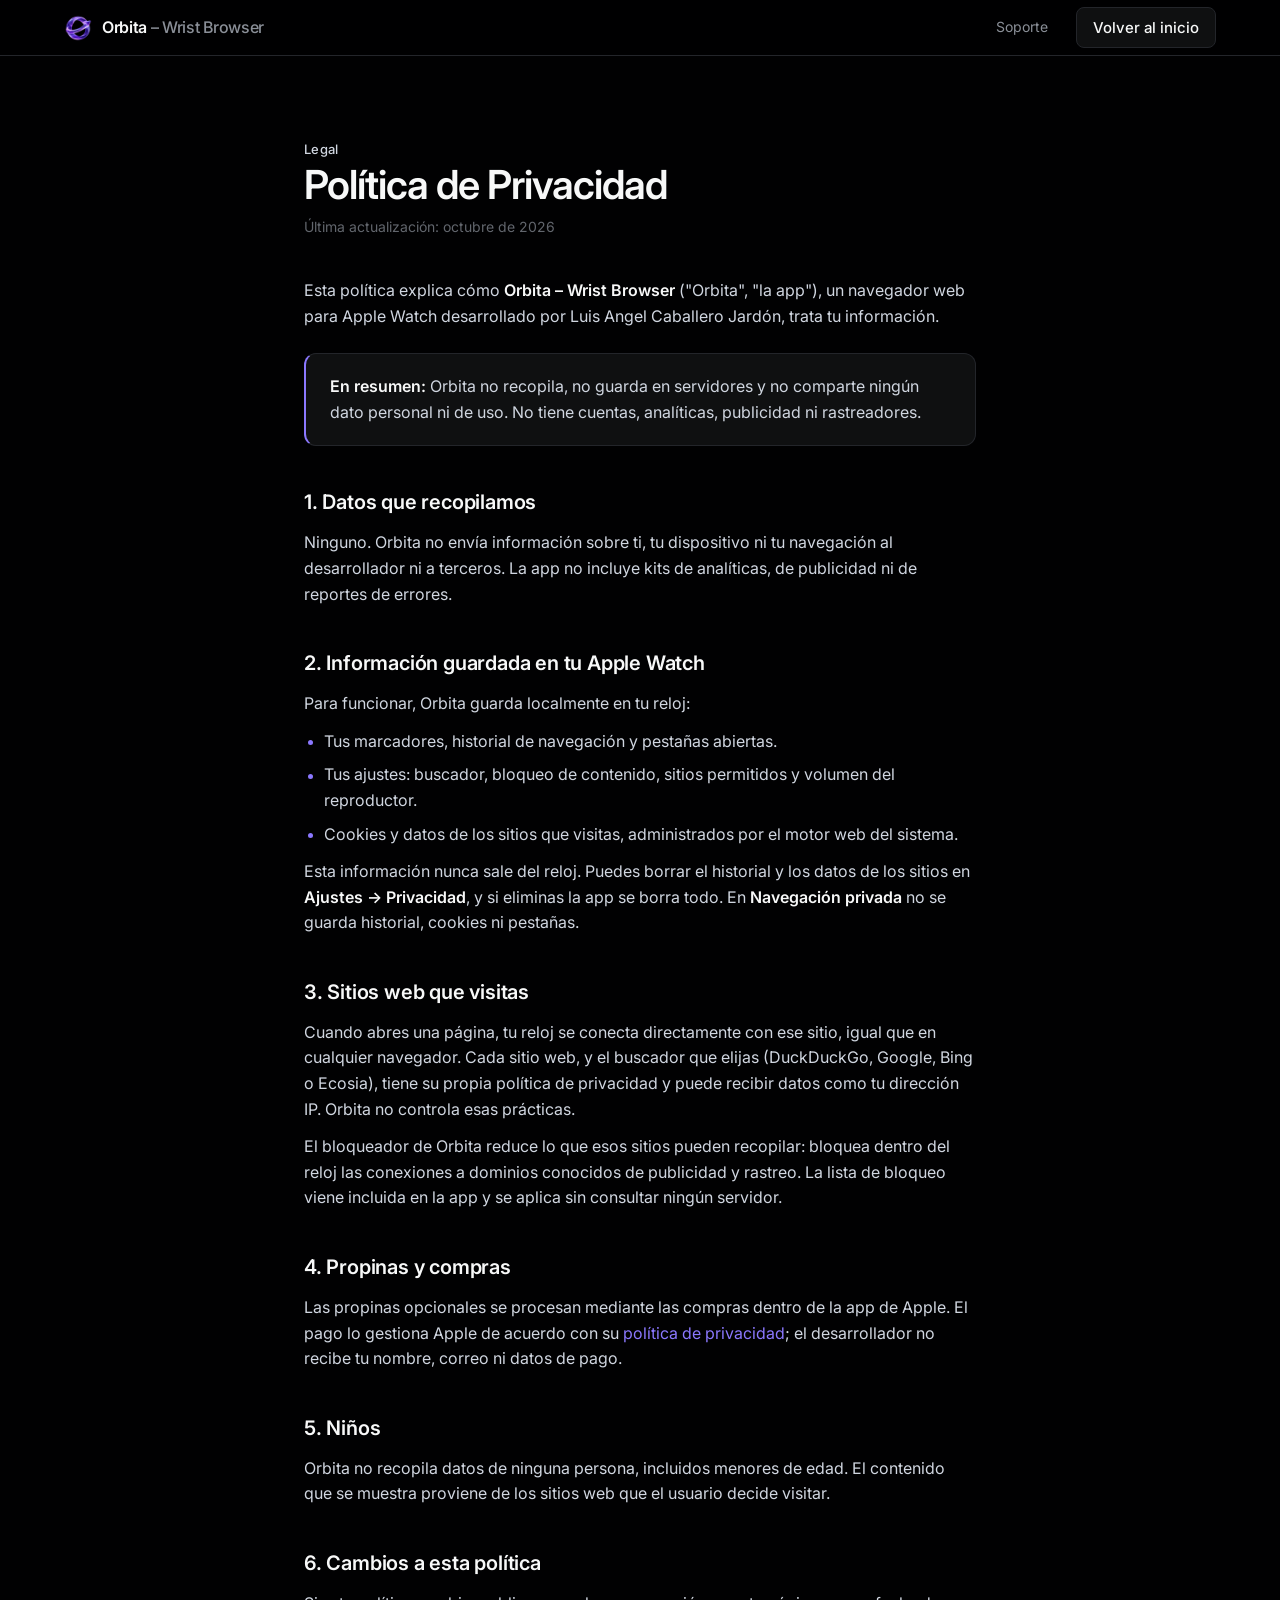
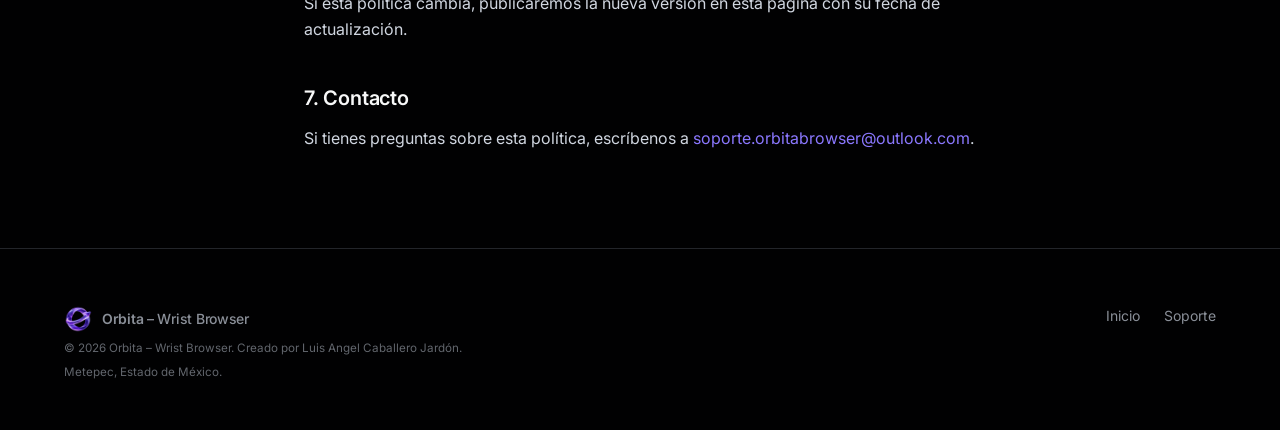
==== privacy.html @ 7ecdeb6d "Sitio de Orbita – Wrist Browser: inicio, privacidad y soporte Co-Authored-By: Claude Opus 5.5 <norep" ====
<!DOCTYPE html>
<html lang="es">
<head>
  <meta charset="UTF-8">
  <meta name="viewport" content="width=device-width, initial-scale=1.0">
  <title>Política de Privacidad | Orbita – Wrist Browser</title>
  <meta name="description" content="Política de privacidad de Orbita – Wrist Browser para Apple Watch.">
  <meta name="theme-color" content="#010102">
  <link rel="icon" type="image/png" href="assets/img/favicon.png">
  <link rel="preconnect" href="https://fonts.googleapis.com">
  <link rel="preconnect" href="https://fonts.gstatic.com" crossorigin>
  <link href="https://fonts.googleapis.com/css2?family=Inter:wght@400;500;600&display=swap" rel="stylesheet">
  <link rel="stylesheet" href="css/styles.css">
</head>
<body>

  <header class="navbar">
    <nav class="container nav-inner" aria-label="Principal">
      <a href="index.html" class="logo">
        <img src="assets/img/icon_512.png" alt="" width="28" height="28">
        <span>Orbita<span class="logo-suffix"> – Wrist Browser</span></span>
      </a>
      <div class="nav-links">
        <a href="support.html">Soporte</a>
        <a href="index.html" class="btn btn-secondary">Volver al inicio</a>
      </div>
    </nav>
  </header>

  <main class="page">
    <article class="container prose rise">
      <p class="eyebrow">Legal</p>
      <h1 class="display-md">Política de Privacidad</h1>
      <p class="updated">Última actualización: octubre de 2026</p>

      <p>Esta política explica cómo <strong>Orbita – Wrist Browser</strong> ("Orbita", "la app"), un navegador web para Apple Watch desarrollado por Luis Angel Caballero Jardón, trata tu información.</p>

      <div class="callout">
        <p><strong>En resumen:</strong> Orbita no recopila, no guarda en servidores y no comparte ningún dato personal ni de uso. No tiene cuentas, analíticas, publicidad ni rastreadores.</p>
      </div>

      <h2>1. Datos que recopilamos</h2>
      <p>Ninguno. Orbita no envía información sobre ti, tu dispositivo ni tu navegación al desarrollador ni a terceros. La app no incluye kits de analíticas, de publicidad ni de reportes de errores.</p>

      <h2>2. Información guardada en tu Apple Watch</h2>
      <p>Para funcionar, Orbita guarda localmente en tu reloj:</p>
      <ul>
        <li>Tus marcadores, historial de navegación y pestañas abiertas.</li>
        <li>Tus ajustes: buscador, bloqueo de contenido, sitios permitidos y volumen del reproductor.</li>
        <li>Cookies y datos de los sitios que visitas, administrados por el motor web del sistema.</li>
      </ul>
      <p>Esta información nunca sale del reloj. Puedes borrar el historial y los datos de los sitios en <strong>Ajustes → Privacidad</strong>, y si eliminas la app se borra todo. En <strong>Navegación privada</strong> no se guarda historial, cookies ni pestañas.</p>

      <h2>3. Sitios web que visitas</h2>
      <p>Cuando abres una página, tu reloj se conecta directamente con ese sitio, igual que en cualquier navegador. Cada sitio web, y el buscador que elijas (DuckDuckGo, Google, Bing o Ecosia), tiene su propia política de privacidad y puede recibir datos como tu dirección IP. Orbita no controla esas prácticas.</p>
      <p>El bloqueador de Orbita reduce lo que esos sitios pueden recopilar: bloquea dentro del reloj las conexiones a dominios conocidos de publicidad y rastreo. La lista de bloqueo viene incluida en la app y se aplica sin consultar ningún servidor.</p>

      <h2>4. Propinas y compras</h2>
      <p>Las propinas opcionales se procesan mediante las compras dentro de la app de Apple. El pago lo gestiona Apple de acuerdo con su <a href="https://www.apple.com/legal/privacy/" target="_blank" rel="noopener noreferrer">política de privacidad</a>; el desarrollador no recibe tu nombre, correo ni datos de pago.</p>

      <h2>5. Niños</h2>
      <p>Orbita no recopila datos de ninguna persona, incluidos menores de edad. El contenido que se muestra proviene de los sitios web que el usuario decide visitar.</p>

      <h2>6. Cambios a esta política</h2>
      <p>Si esta política cambia, publicaremos la nueva versión en esta página con su fecha de actualización.</p>

      <h2>7. Contacto</h2>
      <p>Si tienes preguntas sobre esta política, escríbenos a <a href="mailto:soporte.orbitabrowser@outlook.com">soporte.orbitabrowser@outlook.com</a>.</p>
    </article>
  </main>

  <footer class="footer">
    <div class="container footer-inner">
      <div>
        <div class="logo"><img src="assets/img/icon_512.png" alt="" width="28" height="28"><span>Orbita<span class="logo-suffix"> – Wrist Browser</span></span></div>
        <small>&copy; 2026 Orbita – Wrist Browser. Creado por Luis Angel Caballero Jardón.</small>
        <small>Metepec, Estado de México.</small>
      </div>
      <div class="footer-links">
        <a href="index.html">Inicio</a>
        <a href="support.html">Soporte</a>
      </div>
    </div>
  </footer>

</body>
</html>
---- css/styles.css ----
/* css/styles.css — Orbita – Wrist Browser
 * Design language adapted from the Linear DESIGN.md (awesome-design-md):
 * near-black canvas, a surface ladder with hairline borders, one chromatic
 * accent (Orbita violet), tight negative tracking on display type.
 */

/* --- Tokens --- */
:root {
  --canvas: #010102;
  --surface-1: #0f1011;
  --surface-2: #141516;
  --surface-3: #18191a;
  --hairline: #23252a;
  --hairline-strong: #34343a;

  --ink: #f7f8f8;
  --ink-muted: #d0d6e0;
  --ink-subtle: #8a8f98;
  --ink-tertiary: #62666d;

  --accent: #8b78ff;
  --accent-hover: #a597ff;
  --accent-pressed: #7663f0;
  --accent-ring: rgba(139, 120, 255, 0.5);

  --r-xs: 4px;
  --r-md: 8px;
  --r-lg: 12px;
  --r-xl: 16px;
  --r-pill: 9999px;

  --font: 'Inter', -apple-system, BlinkMacSystemFont, 'SF Pro Display', sans-serif;
  --max-width: 1200px;
  --nav-height: 56px;
  --section: 96px;
}

/* --- Reset & base --- */
*,
*::before,
*::after { margin: 0; padding: 0; box-sizing: border-box; }

html { scroll-behavior: smooth; font-size: 16px; }

body {
  font-family: var(--font);
  background: var(--canvas);
  color: var(--ink);
  line-height: 1.6;
  -webkit-font-smoothing: antialiased;
  overflow-x: hidden;
}

img { max-width: 100%; height: auto; display: block; }
a { color: inherit; text-decoration: none; transition: color 0.2s ease, background-color 0.2s ease, border-color 0.2s ease; }
ul { list-style: none; }

:focus-visible { outline: 2px solid var(--accent-ring); outline-offset: 2px; border-radius: var(--r-md); }

.container { width: 100%; max-width: var(--max-width); margin: 0 auto; padding: 0 24px; }

/* --- Typography --- */
.eyebrow {
  display: inline-block;
  font-size: 0.8125rem;
  font-weight: 500;
  letter-spacing: 0.02em;
  color: var(--ink-subtle);
}

.eyebrow .dot {
  display: inline-block;
  width: 6px;
  height: 6px;
  margin-right: 8px;
  border-radius: var(--r-pill);
  background: var(--accent);
  vertical-align: middle;
}

h1, h2, h3 { font-weight: 600; color: var(--ink); }

.display-xl { font-size: clamp(2.5rem, 7vw, 4.5rem); line-height: 1.05; letter-spacing: -0.04em; }
.display-md { font-size: clamp(1.875rem, 4vw, 2.5rem); line-height: 1.15; letter-spacing: -0.025em; }
.card-title { font-size: 1.125rem; line-height: 1.3; letter-spacing: -0.01em; font-weight: 500; }

.lead { font-size: 1.125rem; color: var(--ink-subtle); max-width: 560px; }
.muted { color: var(--ink-subtle); }

/* --- Buttons (8px corners, never pills) --- */
.btn {
  display: inline-flex;
  align-items: center;
  gap: 8px;
  padding: 9px 16px;
  border-radius: var(--r-md);
  font-size: 0.9375rem;
  font-weight: 500;
  line-height: 1.4;
  border: 1px solid transparent;
  cursor: pointer;
}

.btn-primary { background: var(--accent); color: #fff; }
.btn-primary:hover { background: var(--accent-hover); }
.btn-primary:active { background: var(--accent-pressed); }

.btn-secondary { background: var(--surface-1); color: var(--ink); border-color: var(--hairline); }
.btn-secondary:hover { background: var(--surface-2); border-color: var(--hairline-strong); }

.btn[aria-disabled="true"] { cursor: default; }

.badge {
  display: inline-block;
  padding: 2px 8px;
  border-radius: var(--r-pill);
  background: var(--surface-2);
  border: 1px solid var(--hairline);
  color: var(--ink-muted);
  font-size: 0.75rem;
  font-weight: 500;
}

/* --- Navbar --- */
.navbar {
  position: sticky;
  top: 0;
  z-index: 100;
  height: var(--nav-height);
  background: rgba(1, 1, 2, 0.8);
  backdrop-filter: saturate(180%) blur(16px);
  -webkit-backdrop-filter: saturate(180%) blur(16px);
  border-bottom: 1px solid var(--hairline);
}

.nav-inner { height: 100%; display: flex; align-items: center; justify-content: space-between; gap: 16px; }

.logo { display: flex; align-items: center; gap: 10px; font-weight: 600; letter-spacing: -0.02em; white-space: nowrap; }
.logo img { width: 28px; height: 28px; }
.logo-suffix { color: var(--ink-subtle); font-weight: 500; }

.nav-links { display: flex; align-items: center; gap: 28px; font-size: 0.875rem; color: var(--ink-subtle); }
.nav-links a:hover { color: var(--ink); }

/* --- Hero --- */
.hero { padding: 112px 0 64px; text-align: center; }
.hero .eyebrow { margin-bottom: 24px; }
.hero h1 { max-width: 820px; margin: 0 auto 20px; }
.hero .lead { margin: 0 auto 36px; }

.hero-icon {
  width: 112px;
  height: 112px;
  margin: 0 auto 32px;
  filter: drop-shadow(0 0 32px rgba(139, 120, 255, 0.28));
}

.hero-actions { display: flex; justify-content: center; flex-wrap: wrap; gap: 12px; }

/* --- Watch screenshots --- */
.gallery { padding: 32px 0 var(--section); }

.gallery-panel {
  background: var(--surface-1);
  border: 1px solid var(--hairline);
  border-radius: var(--r-xl);
  padding: 40px 24px;
  box-shadow: inset 0 1px 0 rgba(255, 255, 255, 0.04);
}

.watch-row {
  display: grid;
  grid-template-columns: repeat(3, minmax(0, 220px));
  justify-content: center;
  gap: 32px;
}

.watch {
  text-align: center;
}

.watch-frame {
  padding: 10px;
  background: #000;
  border: 1px solid var(--hairline-strong);
  border-radius: 48px;
  box-shadow: 0 0 0 6px var(--surface-3);
}

.watch-frame img { border-radius: 38px; width: 100%; }

.watch figcaption { margin-top: 16px; font-size: 0.875rem; color: var(--ink-subtle); }

/* --- Sections --- */
.section { padding: var(--section) 0; border-top: 1px solid var(--hairline); }
.section-head { margin-bottom: 48px; max-width: 640px; }
.section-head .eyebrow { margin-bottom: 12px; }
.section-head h2 { margin-bottom: 12px; }

/* --- Feature cards --- */
.features-grid { display: grid; grid-template-columns: repeat(3, 1fr); gap: 16px; }

.feature-card {
  background: var(--surface-1);
  border: 1px solid var(--hairline);
  border-radius: var(--r-lg);
  padding: 24px;
  box-shadow: inset 0 1px 0 rgba(255, 255, 255, 0.03);
  transition: background-color 0.2s ease, border-color 0.2s ease;
}

.feature-card:hover { background: var(--surface-2); border-color: var(--hairline-strong); }

.feature-icon {
  width: 36px;
  height: 36px;
  margin-bottom: 20px;
  display: grid;
  place-items: center;
  border-radius: var(--r-md);
  background: var(--surface-3);
  border: 1px solid var(--hairline);
  color: var(--accent);
}

.feature-icon svg { width: 18px; height: 18px; }
.feature-card h3 { margin-bottom: 8px; }
.feature-card p { font-size: 0.9375rem; color: var(--ink-subtle); }

/* --- Split (text + screenshot) --- */
.split { display: grid; grid-template-columns: 1.1fr 0.9fr; gap: 64px; align-items: center; }
.split .watch { max-width: 240px; justify-self: center; }

.checklist { margin-top: 28px; display: grid; gap: 14px; }
.checklist li { display: flex; gap: 12px; color: var(--ink-muted); font-size: 0.9375rem; }
.checklist li::before {
  content: "";
  flex: none;
  width: 18px;
  height: 18px;
  margin-top: 3px;
  border-radius: var(--r-xs);
  background: var(--surface-3) url("data:image/svg+xml,%3Csvg xmlns='http://www.w3.org/2000/svg' viewBox='0 0 16 16' fill='none' stroke='%238b78ff' stroke-width='2' stroke-linecap='round' stroke-linejoin='round'%3E%3Cpath d='M3.5 8.5l3 3 6-7'/%3E%3C/svg%3E") center / 12px no-repeat;
  border: 1px solid var(--hairline);
}

/* --- CTA banner --- */
.cta-banner {
  background: var(--surface-1);
  border: 1px solid var(--hairline);
  border-radius: var(--r-lg);
  padding: 48px;
  display: flex;
  align-items: center;
  justify-content: space-between;
  gap: 32px;
  box-shadow: inset 0 1px 0 rgba(255, 255, 255, 0.04);
}

.cta-banner .cta-title { margin-top: 16px; }
.cta-row { margin-top: 28px; }

.cta-banner h2 { font-size: 1.75rem; letter-spacing: -0.02em; line-height: 1.2; margin-bottom: 8px; }
.cta-banner p { color: var(--ink-subtle); max-width: 520px; }

/* --- Legal / support pages --- */
.page { padding: 80px 0 var(--section); }
.prose { max-width: 720px; margin: 0 auto; }
.prose h1 { margin-bottom: 8px; }
.prose .updated { color: var(--ink-tertiary); font-size: 0.875rem; margin-bottom: 40px; }
.prose h2 { font-size: 1.25rem; letter-spacing: -0.01em; margin: 40px 0 12px; }
.prose p, .prose li { color: var(--ink-muted); }
.prose p + p { margin-top: 12px; }
.prose ul { margin: 12px 0; display: grid; gap: 8px; }
.prose ul li { padding-left: 20px; position: relative; }
.prose ul li::before { content: ""; position: absolute; left: 4px; top: 0.7em; width: 5px; height: 5px; border-radius: 50%; background: var(--accent); }
.prose a { color: var(--accent); }
.prose a:hover { color: var(--accent-hover); }
.prose strong { color: var(--ink); font-weight: 600; }

.callout {
  margin: 24px 0;
  padding: 20px 24px;
  background: var(--surface-1);
  border: 1px solid var(--hairline);
  border-left: 2px solid var(--accent);
  border-radius: var(--r-lg);
}

.faq { margin-top: 16px; display: grid; gap: 12px; }

.faq details {
  background: var(--surface-1);
  border: 1px solid var(--hairline);
  border-radius: var(--r-lg);
  padding: 18px 22px;
}

.faq details[open] { background: var(--surface-2); border-color: var(--hairline-strong); }

.faq summary {
  cursor: pointer;
  list-style: none;
  font-weight: 500;
  color: var(--ink);
  display: flex;
  justify-content: space-between;
  gap: 16px;
}

.faq summary::-webkit-details-marker { display: none; }
.faq summary::after { content: "+"; color: var(--ink-subtle); font-weight: 400; }
.faq details[open] summary::after { content: "–"; }
.faq details p { margin-top: 12px; }

/* --- Footer --- */
.footer { border-top: 1px solid var(--hairline); padding: 56px 0 48px; font-size: 0.875rem; color: var(--ink-subtle); }
.footer-inner { display: flex; justify-content: space-between; align-items: flex-start; gap: 32px; flex-wrap: wrap; }
.footer-links { display: flex; gap: 24px; }
.footer-links a:hover { color: var(--ink); }
.footer small { display: block; color: var(--ink-tertiary); margin-top: 6px; }

/* --- Entrance animation (CSS only) --- */
@keyframes rise {
  from { opacity: 0; transform: translateY(16px); }
  to { opacity: 1; transform: none; }
}

.rise { animation: rise 0.7s cubic-bezier(0.2, 0.7, 0.2, 1) both; }
.rise-2 { animation-delay: 0.1s; }
.rise-3 { animation-delay: 0.2s; }
.rise-4 { animation-delay: 0.3s; }

@media (prefers-reduced-motion: reduce) {
  html { scroll-behavior: auto; }
  .rise { animation: none; }
}

/* --- Responsive --- */
@media (max-width: 960px) {
  .features-grid { grid-template-columns: repeat(2, 1fr); }
  .split { grid-template-columns: 1fr; gap: 48px; }
  .cta-banner { flex-direction: column; align-items: flex-start; padding: 32px; }
}

@media (max-width: 720px) {
  :root { --section: 64px; }
  .nav-links .hide-sm,
  .navbar .logo-suffix { display: none; }
  .nav-links { gap: 16px; }
  .nav-links .btn { padding: 7px 12px; font-size: 0.875rem; }
  .hero { padding: 72px 0 40px; }
  .watch-row { grid-template-columns: repeat(3, minmax(0, 1fr)); gap: 12px; }
  .watch-frame { padding: 5px; border-radius: 26px; box-shadow: 0 0 0 3px var(--surface-3); }
  .watch-frame img { border-radius: 21px; }
  .gallery-panel { padding: 24px 12px; }
  .features-grid { grid-template-columns: 1fr; }
}

@media (max-width: 420px) {
  .watch-row { grid-template-columns: repeat(2, minmax(0, 1fr)); }
  .watch-row .watch:last-child { display: none; }
}
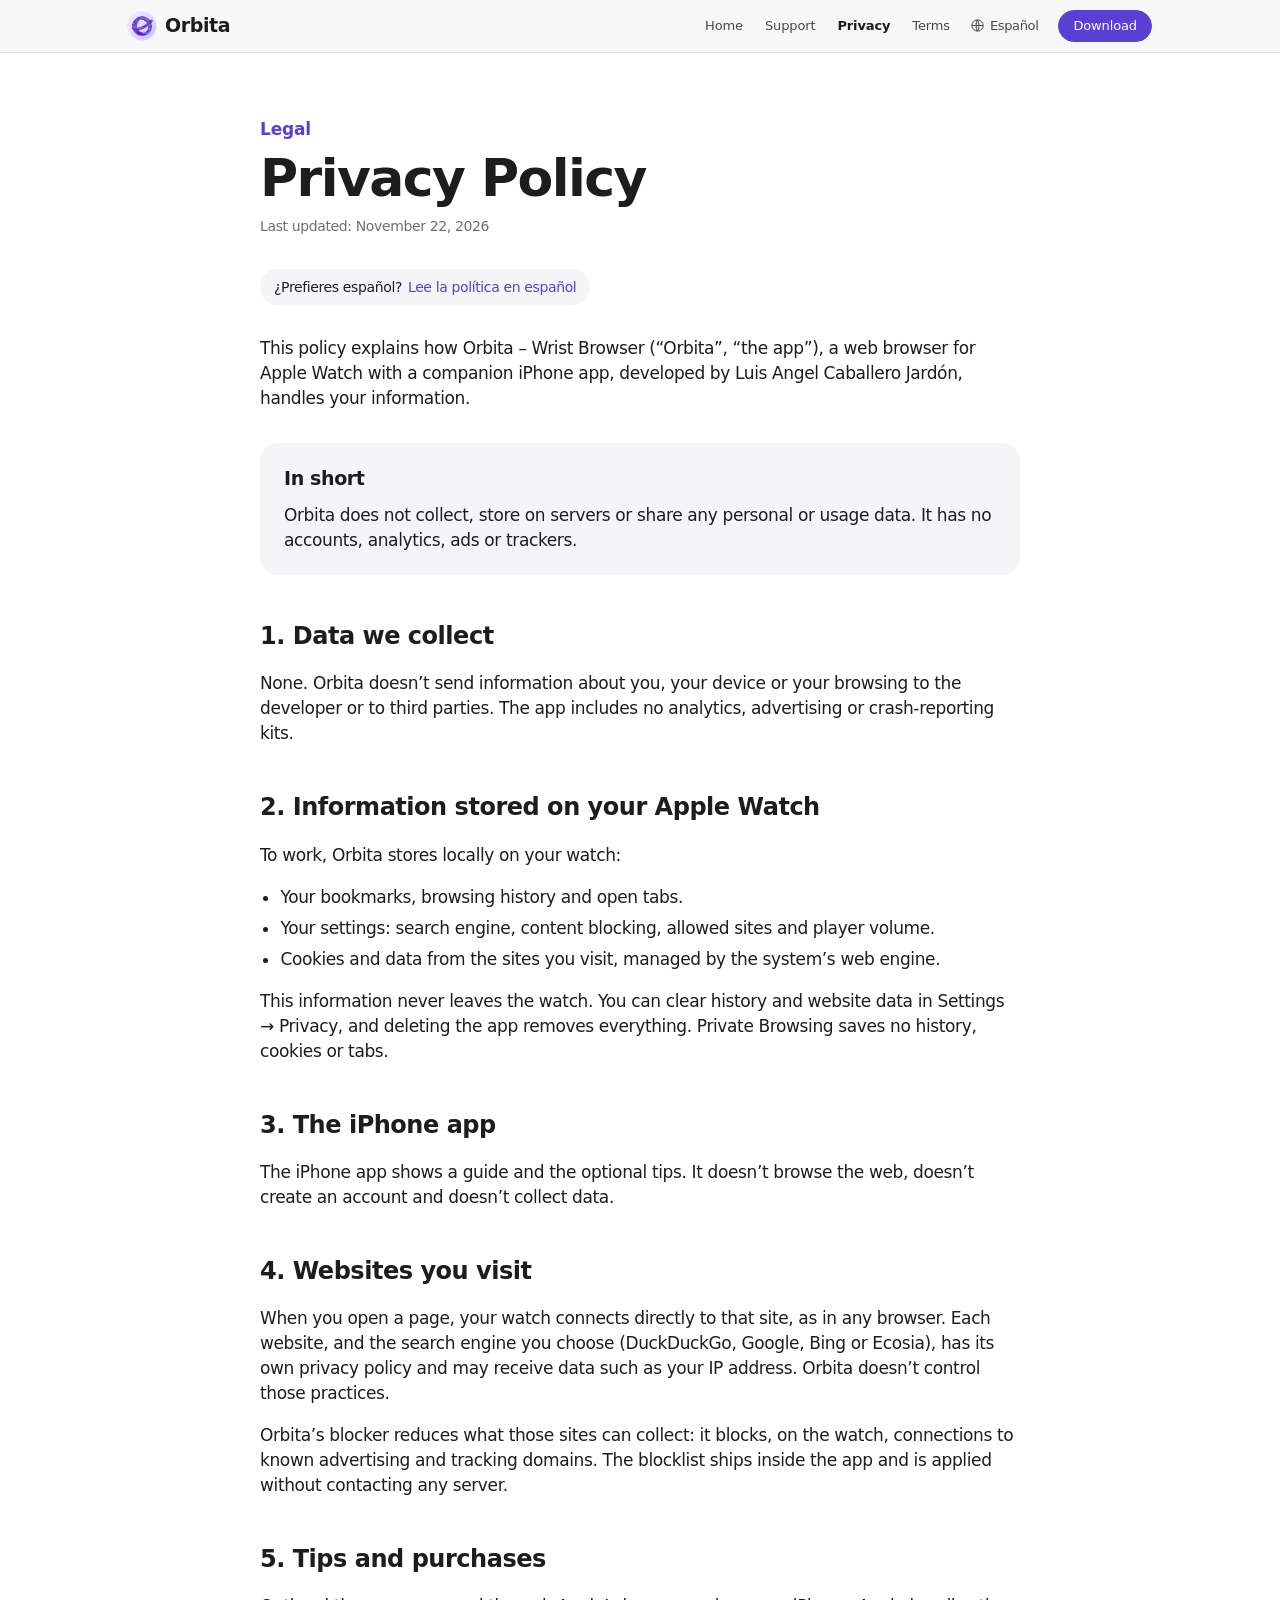
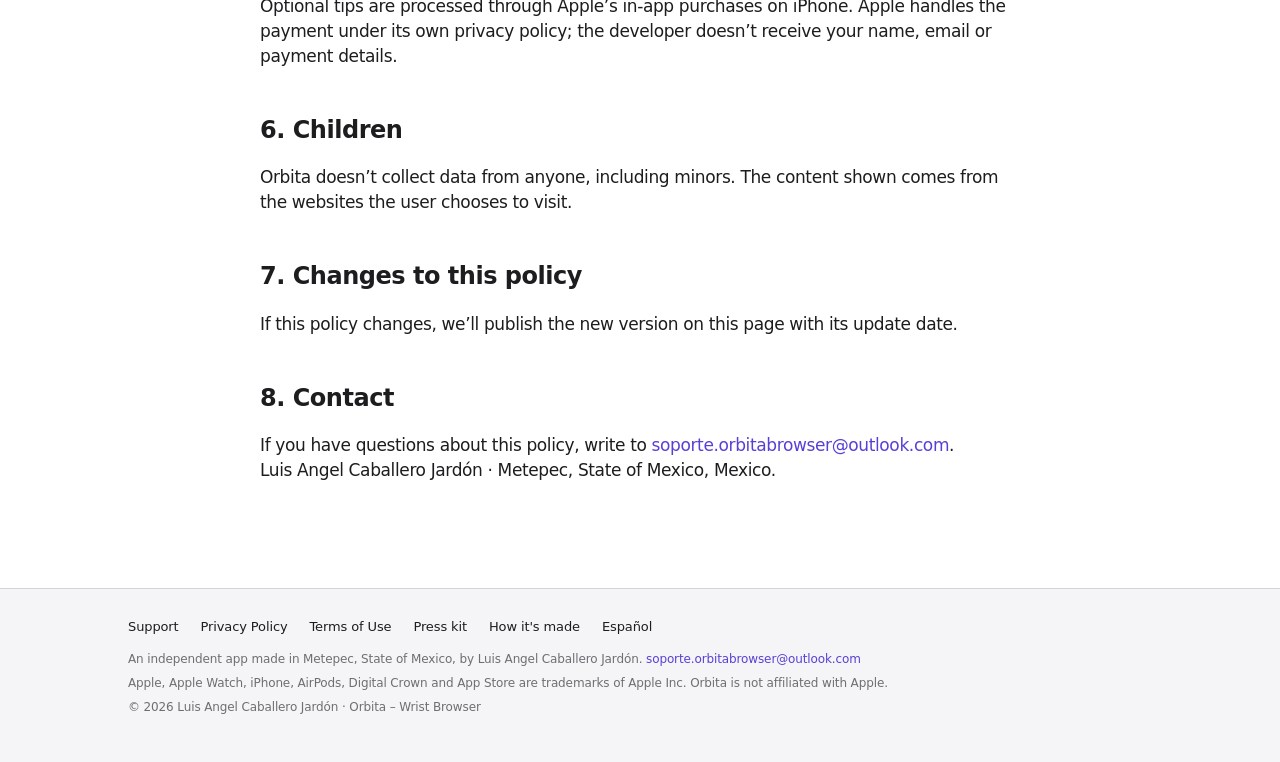
==== commit 8ba5310f: "Rediseño estilo Apple/Versa: EN en raíz + /es/, Apple Watch Ultra e iPhone en CSS, icono lavanda, le" ====
--- a/privacy.html
+++ b/privacy.html
@@ -1,87 +1,111 @@
 <!DOCTYPE html>
-<html lang="es">
+<html lang="en">
 <head>
-  <meta charset="UTF-8">
-  <meta name="viewport" content="width=device-width, initial-scale=1.0">
-  <title>Política de Privacidad | Orbita – Wrist Browser</title>
-  <meta name="description" content="Política de privacidad de Orbita – Wrist Browser para Apple Watch.">
-  <meta name="theme-color" content="#010102">
-  <link rel="icon" type="image/png" href="assets/img/favicon.png">
-  <link rel="preconnect" href="https://fonts.googleapis.com">
-  <link rel="preconnect" href="https://fonts.gstatic.com" crossorigin>
-  <link href="https://fonts.googleapis.com/css2?family=Inter:wght@400;500;600&display=swap" rel="stylesheet">
+  <meta charset="utf-8">
+  <meta name="viewport" content="width=device-width, initial-scale=1, viewport-fit=cover">
+  <meta name="color-scheme" content="light dark">
+  <title>Privacy Policy · Orbita – Wrist Browser</title>
+  <meta name="description" content="Orbita – Wrist Browser collects no personal or usage data. No accounts, analytics, ads or trackers.">
+  <meta name="theme-color" content="#efeaff" media="(prefers-color-scheme: light)">
+  <meta name="theme-color" content="#000000" media="(prefers-color-scheme: dark)">
+  <link rel="canonical" href="https://llcaballeroll.github.io/orbita_browser_web/privacy.html">
+  <link rel="alternate" hreflang="en" href="https://llcaballeroll.github.io/orbita_browser_web/privacy.html">
+  <link rel="alternate" hreflang="es" href="https://llcaballeroll.github.io/orbita_browser_web/es/privacy.html">
+  <link rel="alternate" hreflang="x-default" href="https://llcaballeroll.github.io/orbita_browser_web/privacy.html">
+
+  <meta property="og:type" content="website">
+  <meta property="og:site_name" content="Orbita – Wrist Browser">
+  <meta property="og:locale" content="en_US">
+  <meta property="og:title" content="Privacy Policy · Orbita – Wrist Browser">
+  <meta property="og:description" content="Orbita – Wrist Browser collects no personal or usage data. No accounts, analytics, ads or trackers.">
+  <meta property="og:url" content="https://llcaballeroll.github.io/orbita_browser_web/privacy.html">
+  <meta property="og:image" content="https://llcaballeroll.github.io/orbita_browser_web/assets/img/og-image.jpg">
+  <meta property="og:image:width" content="1200">
+  <meta property="og:image:height" content="630">
+  <meta name="twitter:card" content="summary_large_image">
+  <meta name="apple-itunes-app" content="app-id=6825872586">
+
+  <link rel="icon" type="image/png" sizes="32x32" href="assets/img/favicon-32.png">
+  <link rel="icon" type="image/png" sizes="192x192" href="assets/img/icon-192.png">
+  <link rel="apple-touch-icon" href="assets/img/apple-touch-icon.png">
   <link rel="stylesheet" href="css/styles.css">
 </head>
 <body>
+  <a class="skip-link" href="#main">Skip to content</a>
 
-  <header class="navbar">
-    <nav class="container nav-inner" aria-label="Principal">
-      <a href="index.html" class="logo">
-        <img src="assets/img/icon_512.png" alt="" width="28" height="28">
-        <span>Orbita<span class="logo-suffix"> – Wrist Browser</span></span>
-      </a>
+  <header class="nav">
+    <nav class="wrap nav-inner" aria-label="Main">
+      <a class="brand" href="./"><img src="assets/img/icon-192.png" alt="" width="28" height="28">Orbita</a>
       <div class="nav-links">
-        <a href="support.html">Soporte</a>
-        <a href="index.html" class="btn btn-secondary">Volver al inicio</a>
+        <a href="./">Home</a>
+        <a href="support.html">Support</a>
+        <a href="privacy.html" aria-current="page">Privacy</a>
+        <a href="terms.html">Terms</a>
       </div>
+      <a class="lang" href="es/privacy.html" hreflang="es" lang="es"><svg viewBox="0 0 24 24" aria-hidden="true"><circle cx="12" cy="12" r="9"/><path d="M3 12h18M12 3c3 3 3 15 0 18M12 3c-3 3-3 15 0 18"/></svg><span>Español</span></a>
+      <a class="btn" href="https://apps.apple.com/us/app/orbita-wrist-browser/id6825872586" target="_blank" rel="noopener">Download</a>
     </nav>
   </header>
 
-  <main class="page">
-    <article class="container prose rise">
+  <main id="main" class="doc">
+    <div class="wrap">
       <p class="eyebrow">Legal</p>
-      <h1 class="display-md">Política de Privacidad</h1>
-      <p class="updated">Última actualización: octubre de 2026</p>
-
-      <p>Esta política explica cómo <strong>Orbita – Wrist Browser</strong> ("Orbita", "la app"), un navegador web para Apple Watch desarrollado por Luis Angel Caballero Jardón, trata tu información.</p>
-
-      <div class="callout">
-        <p><strong>En resumen:</strong> Orbita no recopila, no guarda en servidores y no comparte ningún dato personal ni de uso. No tiene cuentas, analíticas, publicidad ni rastreadores.</p>
+      <h1>Privacy Policy</h1>
+      <p class="updated">Last updated: November 22, 2026</p>
+      <p class="notice" lang="es">¿Prefieres español? <a href="es/privacy.html" hreflang="es">Lee la política en español</a></p>
+      <p>This policy explains how Orbita – Wrist Browser (“Orbita”, “the app”), a web browser for Apple Watch with a companion iPhone app, developed by Luis Angel Caballero Jardón, handles your information.</p>
+      <div class="summary">
+        <h2>In short</h2>
+        <p style="margin:0">Orbita does not collect, store on servers or share any personal or usage data. It has no accounts, analytics, ads or trackers.</p>
       </div>
 
-      <h2>1. Datos que recopilamos</h2>
-      <p>Ninguno. Orbita no envía información sobre ti, tu dispositivo ni tu navegación al desarrollador ni a terceros. La app no incluye kits de analíticas, de publicidad ni de reportes de errores.</p>
+      <h2 id="collect">1. Data we collect</h2>
+      <p>None. Orbita doesn’t send information about you, your device or your browsing to the developer or to third parties. The app includes no analytics, advertising or crash-reporting kits.</p>
 
-      <h2>2. Información guardada en tu Apple Watch</h2>
-      <p>Para funcionar, Orbita guarda localmente en tu reloj:</p>
+      <h2 id="watch">2. Information stored on your Apple Watch</h2>
+      <p>To work, Orbita stores locally on your watch:</p>
       <ul>
-        <li>Tus marcadores, historial de navegación y pestañas abiertas.</li>
-        <li>Tus ajustes: buscador, bloqueo de contenido, sitios permitidos y volumen del reproductor.</li>
-        <li>Cookies y datos de los sitios que visitas, administrados por el motor web del sistema.</li>
+        <li>Your bookmarks, browsing history and open tabs.</li>
+        <li>Your settings: search engine, content blocking, allowed sites and player volume.</li>
+        <li>Cookies and data from the sites you visit, managed by the system’s web engine.</li>
       </ul>
-      <p>Esta información nunca sale del reloj. Puedes borrar el historial y los datos de los sitios en <strong>Ajustes → Privacidad</strong>, y si eliminas la app se borra todo. En <strong>Navegación privada</strong> no se guarda historial, cookies ni pestañas.</p>
+      <p>This information never leaves the watch. You can clear history and website data in Settings → Privacy, and deleting the app removes everything. Private Browsing saves no history, cookies or tabs.</p>
 
-      <h2>3. Sitios web que visitas</h2>
-      <p>Cuando abres una página, tu reloj se conecta directamente con ese sitio, igual que en cualquier navegador. Cada sitio web, y el buscador que elijas (DuckDuckGo, Google, Bing o Ecosia), tiene su propia política de privacidad y puede recibir datos como tu dirección IP. Orbita no controla esas prácticas.</p>
-      <p>El bloqueador de Orbita reduce lo que esos sitios pueden recopilar: bloquea dentro del reloj las conexiones a dominios conocidos de publicidad y rastreo. La lista de bloqueo viene incluida en la app y se aplica sin consultar ningún servidor.</p>
+      <h2 id="iphone">3. The iPhone app</h2>
+      <p>The iPhone app shows a guide and the optional tips. It doesn’t browse the web, doesn’t create an account and doesn’t collect data.</p>
 
-      <h2>4. Propinas y compras</h2>
-      <p>Las propinas opcionales se procesan mediante las compras dentro de la app de Apple. El pago lo gestiona Apple de acuerdo con su <a href="https://www.apple.com/legal/privacy/" target="_blank" rel="noopener noreferrer">política de privacidad</a>; el desarrollador no recibe tu nombre, correo ni datos de pago.</p>
+      <h2 id="sites">4. Websites you visit</h2>
+      <p>When you open a page, your watch connects directly to that site, as in any browser. Each website, and the search engine you choose (DuckDuckGo, Google, Bing or Ecosia), has its own privacy policy and may receive data such as your IP address. Orbita doesn’t control those practices.</p>
+      <p>Orbita’s blocker reduces what those sites can collect: it blocks, on the watch, connections to known advertising and tracking domains. The blocklist ships inside the app and is applied without contacting any server.</p>
 
-      <h2>5. Niños</h2>
-      <p>Orbita no recopila datos de ninguna persona, incluidos menores de edad. El contenido que se muestra proviene de los sitios web que el usuario decide visitar.</p>
+      <h2 id="tips">5. Tips and purchases</h2>
+      <p>Optional tips are processed through Apple’s in-app purchases on iPhone. Apple handles the payment under its own privacy policy; the developer doesn’t receive your name, email or payment details.</p>
 
-      <h2>6. Cambios a esta política</h2>
-      <p>Si esta política cambia, publicaremos la nueva versión en esta página con su fecha de actualización.</p>
+      <h2 id="children">6. Children</h2>
+      <p>Orbita doesn’t collect data from anyone, including minors. The content shown comes from the websites the user chooses to visit.</p>
 
-      <h2>7. Contacto</h2>
-      <p>Si tienes preguntas sobre esta política, escríbenos a <a href="mailto:soporte.orbitabrowser@outlook.com">soporte.orbitabrowser@outlook.com</a>.</p>
-    </article>
+      <h2 id="changes">7. Changes to this policy</h2>
+      <p>If this policy changes, we’ll publish the new version on this page with its update date.</p>
+
+      <h2 id="contact">8. Contact</h2>
+      <p>If you have questions about this policy, write to <a href="mailto:soporte.orbitabrowser@outlook.com">soporte.orbitabrowser@outlook.com</a>.<br>Luis Angel Caballero Jardón · Metepec, State of Mexico, Mexico.</p>
+    </div>
   </main>
 
   <footer class="footer">
-    <div class="container footer-inner">
-      <div>
-        <div class="logo"><img src="assets/img/icon_512.png" alt="" width="28" height="28"><span>Orbita<span class="logo-suffix"> – Wrist Browser</span></span></div>
-        <small>&copy; 2026 Orbita – Wrist Browser. Creado por Luis Angel Caballero Jardón.</small>
-        <small>Metepec, Estado de México.</small>
+    <div class="wrap">
+      <div class="footer-links">
+        <a href="support.html">Support</a>
+        <a href="privacy.html">Privacy Policy</a>
+        <a href="terms.html">Terms of Use</a>
+        <a href="presskit.html">Press kit</a>
+        <a href="technical.html">How it's made</a>
+        <a href="es/privacy.html" hreflang="es" lang="es">Español</a>
       </div>
-      <div class="footer-links">
-        <a href="index.html">Inicio</a>
-        <a href="support.html">Soporte</a>
-      </div>
+      <p>An independent app made in Metepec, State of Mexico, by Luis Angel Caballero Jardón. <a href="mailto:soporte.orbitabrowser@outlook.com">soporte.orbitabrowser@outlook.com</a></p>
+      <p>Apple, Apple Watch, iPhone, AirPods, Digital Crown and App Store are trademarks of Apple Inc. Orbita is not affiliated with Apple.</p>
+      <p>© 2026 Luis Angel Caballero Jardón · Orbita – Wrist Browser</p>
     </div>
   </footer>
-
 </body>
 </html>
--- a/css/styles.css
+++ b/css/styles.css
@@ -1,363 +1,406 @@
-/* css/styles.css — Orbita – Wrist Browser
- * Design language adapted from the Linear DESIGN.md (awesome-design-md):
- * near-black canvas, a surface ladder with hairline borders, one chromatic
- * accent (Orbita violet), tight negative tracking on display type.
- */
-
-/* --- Tokens --- */
+/* Orbita – Wrist Browser · sitio web
+   Chasis inspirado en apple.com (como Versa): mosaicos a todo lo ancho que alternan
+   claro y oscuro, tipografía del sistema con tracking negativo en titulares y un solo
+   color de acción: el violeta del icono. El reloj y el iPhone se dibujan en CSS;
+   las capturas van crudas dentro. */
+
 :root {
-  --canvas: #010102;
-  --surface-1: #0f1011;
-  --surface-2: #141516;
-  --surface-3: #18191a;
-  --hairline: #23252a;
-  --hairline-strong: #34343a;
-
-  --ink: #f7f8f8;
-  --ink-muted: #d0d6e0;
-  --ink-subtle: #8a8f98;
-  --ink-tertiary: #62666d;
-
-  --accent: #8b78ff;
-  --accent-hover: #a597ff;
-  --accent-pressed: #7663f0;
-  --accent-ring: rgba(139, 120, 255, 0.5);
-
-  --r-xs: 4px;
-  --r-md: 8px;
-  --r-lg: 12px;
-  --r-xl: 16px;
-  --r-pill: 9999px;
-
-  --font: 'Inter', -apple-system, BlinkMacSystemFont, 'SF Pro Display', sans-serif;
-  --max-width: 1200px;
-  --nav-height: 56px;
-  --section: 96px;
-}
-
-/* --- Reset & base --- */
-*,
-*::before,
-*::after { margin: 0; padding: 0; box-sizing: border-box; }
-
-html { scroll-behavior: smooth; font-size: 16px; }
+  color-scheme: light dark;
+
+  /* Tonos crudos */
+  --white: #ffffff;
+  --parchment: #f5f5f7;
+  --lavender: #efeaff;       /* fondo del icono */
+  --lavender-2: #e2d9ff;
+  --ink: #1d1d1f;
+  --ink-muted: #6e6e73;      /* 4.9:1 sobre blanco */
+  --hairline: #d2d2d7;
+  --black: #000000;
+  --tile: #161617;
+  --night: #0d0b1a;          /* noche violeta para mosaicos oscuros */
+  --on-dark: #f5f5f7;
+  --on-dark-muted: #a1a1a6;  /* 7.6:1 sobre negro */
+  --violet-light: #5a3fd6;   /* 6.6:1 sobre blanco, 5.6:1 sobre lavanda */
+  --violet-dark: #a597ff;    /* 8.2:1 sobre negro (el #8b78ff de la app, aclarado para texto) */
+
+  /* Superficies de la página (cambian con el tema del sistema) */
+  --bg: var(--white);
+  --bg-alt: var(--parchment);
+  --text: var(--ink);
+  --text-muted: var(--ink-muted);
+  --accent: var(--violet-light);
+  --line: var(--hairline);
+  --nav-bg: rgb(245 245 247 / 0.8);
+  --hero-a: var(--lavender);
+  --hero-b: var(--lavender-2);
+
+  /* Titanio del reloj y del iPhone */
+  --ti-1: #e9e6e1;
+  --ti-2: #a9a59f;
+  --ti-3: #6f6c68;
+  --band: #a89cf0;          /* correa lavanda, como el icono */
+
+  @media (prefers-color-scheme: dark) {
+    --bg: var(--black);
+    --bg-alt: var(--tile);
+    --text: var(--on-dark);
+    --text-muted: var(--on-dark-muted);
+    --accent: var(--violet-dark);
+    --line: #424245;
+    --nav-bg: rgb(22 22 23 / 0.8);
+    --hero-a: #0f0c22;
+    --hero-b: #1c1540;
+    /* titanio negro */
+    --ti-1: #5a5856;
+    --ti-2: #2f2e2d;
+    --ti-3: #161616;
+    --band: #2d2a3d;
+  }
+
+  --font: system-ui, -apple-system, BlinkMacSystemFont, "SF Pro Text", "Segoe UI", Inter, Roboto, sans-serif;
+  --radius-card: 18px;
+  --wrap: 1024px;
+
+  accent-color: var(--accent);
+  scrollbar-color: color-mix(in srgb, var(--text) 40%, transparent) transparent;
+}
+
+*, *::before, *::after { box-sizing: border-box; }
+html { -webkit-text-size-adjust: 100%; text-size-adjust: 100%; }
+@media (prefers-reduced-motion: no-preference) { html { scroll-behavior: smooth; } }
 
 body {
+  margin: 0;
   font-family: var(--font);
-  background: var(--canvas);
-  color: var(--ink);
-  line-height: 1.6;
+  font-size: 17px;
+  line-height: 1.47;
+  letter-spacing: -0.022em;
+  background: var(--bg);
+  color: var(--text);
   -webkit-font-smoothing: antialiased;
-  overflow-x: hidden;
+  overflow-x: clip;
 }
 
 img { max-width: 100%; height: auto; display: block; }
-a { color: inherit; text-decoration: none; transition: color 0.2s ease, background-color 0.2s ease, border-color 0.2s ease; }
-ul { list-style: none; }
-
-:focus-visible { outline: 2px solid var(--accent-ring); outline-offset: 2px; border-radius: var(--r-md); }
-
-.container { width: 100%; max-width: var(--max-width); margin: 0 auto; padding: 0 24px; }
-
-/* --- Typography --- */
-.eyebrow {
-  display: inline-block;
-  font-size: 0.8125rem;
-  font-weight: 500;
-  letter-spacing: 0.02em;
-  color: var(--ink-subtle);
-}
-
-.eyebrow .dot {
-  display: inline-block;
-  width: 6px;
-  height: 6px;
-  margin-right: 8px;
-  border-radius: var(--r-pill);
-  background: var(--accent);
-  vertical-align: middle;
-}
-
-h1, h2, h3 { font-weight: 600; color: var(--ink); }
-
-.display-xl { font-size: clamp(2.5rem, 7vw, 4.5rem); line-height: 1.05; letter-spacing: -0.04em; }
-.display-md { font-size: clamp(1.875rem, 4vw, 2.5rem); line-height: 1.15; letter-spacing: -0.025em; }
-.card-title { font-size: 1.125rem; line-height: 1.3; letter-spacing: -0.01em; font-weight: 500; }
-
-.lead { font-size: 1.125rem; color: var(--ink-subtle); max-width: 560px; }
-.muted { color: var(--ink-subtle); }
-
-/* --- Buttons (8px corners, never pills) --- */
+a { color: var(--accent); text-decoration: none; }
+a:hover { text-decoration: underline; }
+:focus-visible { outline: 2px solid var(--accent); outline-offset: 3px; border-radius: 6px; }
+
+.skip-link {
+  position: absolute; left: 12px; top: -60px; z-index: 100;
+  background: var(--text); color: var(--bg); padding: 10px 16px; border-radius: 8px;
+}
+.skip-link:focus { top: 12px; }
+.visually-hidden { position: absolute !important; width: 1px; height: 1px; overflow: hidden; clip-path: inset(50%); white-space: nowrap; }
+
+.wrap { width: min(100% - 32px, var(--wrap)); margin-inline: auto; }
+
+/* ---------- Navegación: barra delgada con vidrio ---------- */
+.nav {
+  position: sticky; top: 0; z-index: 50;
+  background: var(--nav-bg);
+  backdrop-filter: saturate(180%) blur(20px);
+  -webkit-backdrop-filter: saturate(180%) blur(20px);
+  border-bottom: 1px solid color-mix(in srgb, var(--text) 10%, transparent);
+}
+.nav-inner { display: flex; align-items: center; gap: 20px; height: 52px; }
+.brand { display: flex; align-items: center; gap: 9px; color: var(--text); font-weight: 600; font-size: 19px; letter-spacing: -0.02em; white-space: nowrap; }
+.brand:hover { text-decoration: none; }
+.brand img { width: 28px; height: 28px; border-radius: 50%; box-shadow: 0 0 0 0.5px rgb(0 0 0 / 0.12); }
+.nav-links { display: flex; gap: 22px; margin-left: auto; font-size: 13px; letter-spacing: -0.01em; }
+.nav-links a, .lang { color: var(--text); opacity: 0.8; }
+.nav-links a:hover, .lang:hover { opacity: 1; text-decoration: none; }
+.nav-links a[aria-current="page"] { opacity: 1; font-weight: 600; }
+.lang { display: inline-flex; align-items: center; gap: 5px; font-size: 13px; white-space: nowrap; }
+.lang svg { width: 15px; height: 15px; fill: none; stroke: currentColor; stroke-width: 1.6; }
+.nav .btn { padding: 5px 14px; font-size: 13px; min-height: 30px; }
+@media (max-width: 760px) {
+  .nav-links { display: none; }
+  .nav .lang { margin-left: auto; }
+}
+@media (max-width: 480px) {
+  .nav-inner { gap: 12px; }
+  .nav .lang span { position: absolute; width: 1px; height: 1px; overflow: hidden; clip-path: inset(50%); white-space: nowrap; }
+  .nav .lang svg { width: 20px; height: 20px; }
+  .nav .lang { min-width: 32px; min-height: 32px; justify-content: center; }
+}
+
+/* ---------- Botones ---------- */
 .btn {
-  display: inline-flex;
-  align-items: center;
-  gap: 8px;
-  padding: 9px 16px;
-  border-radius: var(--r-md);
-  font-size: 0.9375rem;
-  font-weight: 500;
-  line-height: 1.4;
-  border: 1px solid transparent;
-  cursor: pointer;
-}
-
-.btn-primary { background: var(--accent); color: #fff; }
-.btn-primary:hover { background: var(--accent-hover); }
-.btn-primary:active { background: var(--accent-pressed); }
-
-.btn-secondary { background: var(--surface-1); color: var(--ink); border-color: var(--hairline); }
-.btn-secondary:hover { background: var(--surface-2); border-color: var(--hairline-strong); }
-
-.btn[aria-disabled="true"] { cursor: default; }
-
-.badge {
-  display: inline-block;
-  padding: 2px 8px;
-  border-radius: var(--r-pill);
-  background: var(--surface-2);
-  border: 1px solid var(--hairline);
-  color: var(--ink-muted);
-  font-size: 0.75rem;
-  font-weight: 500;
-}
-
-/* --- Navbar --- */
-.navbar {
-  position: sticky;
-  top: 0;
-  z-index: 100;
-  height: var(--nav-height);
-  background: rgba(1, 1, 2, 0.8);
-  backdrop-filter: saturate(180%) blur(16px);
-  -webkit-backdrop-filter: saturate(180%) blur(16px);
-  border-bottom: 1px solid var(--hairline);
-}
-
-.nav-inner { height: 100%; display: flex; align-items: center; justify-content: space-between; gap: 16px; }
-
-.logo { display: flex; align-items: center; gap: 10px; font-weight: 600; letter-spacing: -0.02em; white-space: nowrap; }
-.logo img { width: 28px; height: 28px; }
-.logo-suffix { color: var(--ink-subtle); font-weight: 500; }
-
-.nav-links { display: flex; align-items: center; gap: 28px; font-size: 0.875rem; color: var(--ink-subtle); }
-.nav-links a:hover { color: var(--ink); }
-
-/* --- Hero --- */
-.hero { padding: 112px 0 64px; text-align: center; }
-.hero .eyebrow { margin-bottom: 24px; }
-.hero h1 { max-width: 820px; margin: 0 auto 20px; }
-.hero .lead { margin: 0 auto 36px; }
-
-.hero-icon {
-  width: 112px;
-  height: 112px;
-  margin: 0 auto 32px;
-  filter: drop-shadow(0 0 32px rgba(139, 120, 255, 0.28));
-}
-
-.hero-actions { display: flex; justify-content: center; flex-wrap: wrap; gap: 12px; }
-
-/* --- Watch screenshots --- */
-.gallery { padding: 32px 0 var(--section); }
-
-.gallery-panel {
-  background: var(--surface-1);
-  border: 1px solid var(--hairline);
-  border-radius: var(--r-xl);
-  padding: 40px 24px;
-  box-shadow: inset 0 1px 0 rgba(255, 255, 255, 0.04);
-}
-
-.watch-row {
-  display: grid;
-  grid-template-columns: repeat(3, minmax(0, 220px));
-  justify-content: center;
-  gap: 32px;
-}
-
-.watch {
-  text-align: center;
-}
-
-.watch-frame {
-  padding: 10px;
-  background: #000;
-  border: 1px solid var(--hairline-strong);
-  border-radius: 48px;
-  box-shadow: 0 0 0 6px var(--surface-3);
-}
-
-.watch-frame img { border-radius: 38px; width: 100%; }
-
-.watch figcaption { margin-top: 16px; font-size: 0.875rem; color: var(--ink-subtle); }
-
-/* --- Sections --- */
-.section { padding: var(--section) 0; border-top: 1px solid var(--hairline); }
-.section-head { margin-bottom: 48px; max-width: 640px; }
-.section-head .eyebrow { margin-bottom: 12px; }
-.section-head h2 { margin-bottom: 12px; }
-
-/* --- Feature cards --- */
-.features-grid { display: grid; grid-template-columns: repeat(3, 1fr); gap: 16px; }
-
-.feature-card {
-  background: var(--surface-1);
-  border: 1px solid var(--hairline);
-  border-radius: var(--r-lg);
-  padding: 24px;
-  box-shadow: inset 0 1px 0 rgba(255, 255, 255, 0.03);
-  transition: background-color 0.2s ease, border-color 0.2s ease;
-}
-
-.feature-card:hover { background: var(--surface-2); border-color: var(--hairline-strong); }
-
-.feature-icon {
-  width: 36px;
-  height: 36px;
-  margin-bottom: 20px;
-  display: grid;
-  place-items: center;
-  border-radius: var(--r-md);
-  background: var(--surface-3);
-  border: 1px solid var(--hairline);
-  color: var(--accent);
-}
-
-.feature-icon svg { width: 18px; height: 18px; }
-.feature-card h3 { margin-bottom: 8px; }
-.feature-card p { font-size: 0.9375rem; color: var(--ink-subtle); }
-
-/* --- Split (text + screenshot) --- */
-.split { display: grid; grid-template-columns: 1.1fr 0.9fr; gap: 64px; align-items: center; }
-.split .watch { max-width: 240px; justify-self: center; }
-
-.checklist { margin-top: 28px; display: grid; gap: 14px; }
-.checklist li { display: flex; gap: 12px; color: var(--ink-muted); font-size: 0.9375rem; }
-.checklist li::before {
-  content: "";
-  flex: none;
-  width: 18px;
-  height: 18px;
-  margin-top: 3px;
-  border-radius: var(--r-xs);
-  background: var(--surface-3) url("data:image/svg+xml,%3Csvg xmlns='http://www.w3.org/2000/svg' viewBox='0 0 16 16' fill='none' stroke='%238b78ff' stroke-width='2' stroke-linecap='round' stroke-linejoin='round'%3E%3Cpath d='M3.5 8.5l3 3 6-7'/%3E%3C/svg%3E") center / 12px no-repeat;
-  border: 1px solid var(--hairline);
-}
-
-/* --- CTA banner --- */
-.cta-banner {
-  background: var(--surface-1);
-  border: 1px solid var(--hairline);
-  border-radius: var(--r-lg);
-  padding: 48px;
-  display: flex;
-  align-items: center;
-  justify-content: space-between;
-  gap: 32px;
-  box-shadow: inset 0 1px 0 rgba(255, 255, 255, 0.04);
-}
-
-.cta-banner .cta-title { margin-top: 16px; }
-.cta-row { margin-top: 28px; }
-
-.cta-banner h2 { font-size: 1.75rem; letter-spacing: -0.02em; line-height: 1.2; margin-bottom: 8px; }
-.cta-banner p { color: var(--ink-subtle); max-width: 520px; }
-
-/* --- Legal / support pages --- */
-.page { padding: 80px 0 var(--section); }
-.prose { max-width: 720px; margin: 0 auto; }
-.prose h1 { margin-bottom: 8px; }
-.prose .updated { color: var(--ink-tertiary); font-size: 0.875rem; margin-bottom: 40px; }
-.prose h2 { font-size: 1.25rem; letter-spacing: -0.01em; margin: 40px 0 12px; }
-.prose p, .prose li { color: var(--ink-muted); }
-.prose p + p { margin-top: 12px; }
-.prose ul { margin: 12px 0; display: grid; gap: 8px; }
-.prose ul li { padding-left: 20px; position: relative; }
-.prose ul li::before { content: ""; position: absolute; left: 4px; top: 0.7em; width: 5px; height: 5px; border-radius: 50%; background: var(--accent); }
-.prose a { color: var(--accent); }
-.prose a:hover { color: var(--accent-hover); }
-.prose strong { color: var(--ink); font-weight: 600; }
-
-.callout {
-  margin: 24px 0;
-  padding: 20px 24px;
-  background: var(--surface-1);
-  border: 1px solid var(--hairline);
-  border-left: 2px solid var(--accent);
-  border-radius: var(--r-lg);
-}
-
-.faq { margin-top: 16px; display: grid; gap: 12px; }
-
-.faq details {
-  background: var(--surface-1);
-  border: 1px solid var(--hairline);
-  border-radius: var(--r-lg);
-  padding: 18px 22px;
-}
-
-.faq details[open] { background: var(--surface-2); border-color: var(--hairline-strong); }
-
-.faq summary {
-  cursor: pointer;
-  list-style: none;
-  font-weight: 500;
-  color: var(--ink);
-  display: flex;
-  justify-content: space-between;
-  gap: 16px;
-}
-
-.faq summary::-webkit-details-marker { display: none; }
-.faq summary::after { content: "+"; color: var(--ink-subtle); font-weight: 400; }
-.faq details[open] summary::after { content: "–"; }
-.faq details p { margin-top: 12px; }
-
-/* --- Footer --- */
-.footer { border-top: 1px solid var(--hairline); padding: 56px 0 48px; font-size: 0.875rem; color: var(--ink-subtle); }
-.footer-inner { display: flex; justify-content: space-between; align-items: flex-start; gap: 32px; flex-wrap: wrap; }
-.footer-links { display: flex; gap: 24px; }
-.footer-links a:hover { color: var(--ink); }
-.footer small { display: block; color: var(--ink-tertiary); margin-top: 6px; }
-
-/* --- Entrance animation (CSS only) --- */
-@keyframes rise {
-  from { opacity: 0; transform: translateY(16px); }
-  to { opacity: 1; transform: none; }
-}
-
-.rise { animation: rise 0.7s cubic-bezier(0.2, 0.7, 0.2, 1) both; }
-.rise-2 { animation-delay: 0.1s; }
-.rise-3 { animation-delay: 0.2s; }
-.rise-4 { animation-delay: 0.3s; }
-
-@media (prefers-reduced-motion: reduce) {
-  html { scroll-behavior: auto; }
-  .rise { animation: none; }
-}
-
-/* --- Responsive --- */
-@media (max-width: 960px) {
-  .features-grid { grid-template-columns: repeat(2, 1fr); }
-  .split { grid-template-columns: 1fr; gap: 48px; }
-  .cta-banner { flex-direction: column; align-items: flex-start; padding: 32px; }
-}
-
-@media (max-width: 720px) {
-  :root { --section: 64px; }
-  .nav-links .hide-sm,
-  .navbar .logo-suffix { display: none; }
-  .nav-links { gap: 16px; }
-  .nav-links .btn { padding: 7px 12px; font-size: 0.875rem; }
-  .hero { padding: 72px 0 40px; }
-  .watch-row { grid-template-columns: repeat(3, minmax(0, 1fr)); gap: 12px; }
-  .watch-frame { padding: 5px; border-radius: 26px; box-shadow: 0 0 0 3px var(--surface-3); }
-  .watch-frame img { border-radius: 21px; }
-  .gallery-panel { padding: 24px 12px; }
-  .features-grid { grid-template-columns: 1fr; }
-}
-
-@media (max-width: 420px) {
-  .watch-row { grid-template-columns: repeat(2, minmax(0, 1fr)); }
-  .watch-row .watch:last-child { display: none; }
-}
+  display: inline-flex; align-items: center; justify-content: center; gap: 8px;
+  min-height: 44px; padding: 11px 22px; border-radius: 980px;
+  background: var(--accent); color: var(--bg);
+  font-size: 17px; font-weight: 400; letter-spacing: -0.01em;
+  border: 1px solid var(--accent);
+  transition: transform 0.15s ease, background-color 0.2s ease, color 0.2s ease;
+  touch-action: manipulation;
+}
+.btn:hover { text-decoration: none; }
+.btn:active { transform: scale(0.97); }
+.btn.ghost { background: transparent; color: var(--accent); }
+.btn.ghost:hover { background: var(--accent); color: var(--bg); }
+.btn-row { display: flex; flex-wrap: wrap; gap: 12px; justify-content: center; margin-top: 28px; }
+
+/* Insignia de App Store (negra, como la oficial) */
+.stores { display: flex; flex-wrap: wrap; gap: 12px; justify-content: center; margin-top: 30px; }
+.store {
+  display: inline-flex; align-items: center; gap: 10px;
+  min-height: 54px; padding: 7px 20px 7px 15px; border-radius: 12px;
+  background: #000; color: #fff; border: 1px solid #a6a6a6;
+  line-height: 1.05; text-align: left;
+  transition: transform 0.15s ease;
+}
+.store:hover { text-decoration: none; }
+.store:active { transform: scale(0.97); }
+.store svg { width: 26px; height: 26px; flex: none; }
+.store small { display: block; font-size: 11px; letter-spacing: 0; opacity: 0.9; }
+.store strong { display: block; font-size: 21px; font-weight: 600; letter-spacing: -0.02em; }
+.fineprint { margin: 14px auto 0; font-size: 14px; color: var(--text-muted); max-width: 62ch; text-wrap: balance; }
+
+/* ---------- Mosaicos ---------- */
+.tile { padding: 88px 0 0; overflow: hidden; text-align: center; position: relative; }
+.tile.alt { background: var(--bg-alt); }
+.tile.pad { padding-bottom: 88px; }
+.tile.dark {
+  background: var(--night); color: var(--on-dark);
+  --text: var(--on-dark); --text-muted: var(--on-dark-muted); --accent: var(--violet-dark);
+  --bg: var(--night); --bg-alt: rgb(255 255 255 / 0.06); --line: #3a3650;
+  --band: #2d2a3d;
+  color-scheme: dark;
+}
+.tile.black { background: var(--black); --bg: var(--black); }
+
+.eyebrow { font-size: 17px; font-weight: 600; color: var(--accent); margin: 0 0 8px; letter-spacing: -0.01em; }
+h1, h2, h3 { margin: 0; font-weight: 600; text-wrap: balance; }
+.display { font-size: clamp(42px, 7.4vw, 84px); line-height: 1.04; letter-spacing: -0.038em; }
+.headline { font-size: clamp(32px, 5vw, 56px); line-height: 1.07; letter-spacing: -0.03em; }
+.lead { font-size: clamp(19px, 2.4vw, 24px); line-height: 1.35; color: var(--text-muted); margin: 16px auto 0; max-width: 40ch; text-wrap: pretty; letter-spacing: -0.015em; }
+.grad { background: linear-gradient(100deg, #5a3fd6, #8b78ff 55%, #5a3fd6); -webkit-background-clip: text; background-clip: text; color: transparent; }
+@media (prefers-color-scheme: dark) { .grad { background-image: linear-gradient(100deg, #b9adff, #8b78ff 55%, #c9c0ff); } }
+.tile.dark .grad { background-image: linear-gradient(100deg, #b9adff, #8b78ff 55%, #c9c0ff); }
+
+/* ---------- Hero ---------- */
+.hero { background: radial-gradient(120% 80% at 50% 0%, var(--hero-a) 0%, var(--hero-b) 100%); padding-top: 72px; }
+.hero .app-icon { width: 92px; height: 92px; border-radius: 50%; margin: 0 auto 22px; box-shadow: 0 10px 30px rgb(90 63 214 / 0.25), 0 0 0 0.5px rgb(0 0 0 / 0.1); }
+.hero-stage { position: relative; display: grid; place-items: center; margin-top: 48px; padding-bottom: 72px; }
+.hero-stage .orbit {
+  position: absolute; width: min(108vw, 620px); top: 50%; left: 50%; translate: -50% -54%;
+  opacity: 0.8; pointer-events: none;
+  filter: drop-shadow(0 30px 60px rgb(90 63 214 / 0.28));
+}
+.hero-stage .aw { position: relative; font-size: clamp(15px, 2.9vw, 25px); }
+
+/* ---------- Apple Watch Ultra en CSS ----------
+   Todo se mide en em: cambia font-size en .aw y escala completo.
+   Pantalla 422x514 (proporción de la captura). */
+.aw { position: relative; width: 15.2em; margin: 0 auto; padding: 4.2em 0.75em; }
+.aw::before, .aw::after { /* correa arriba y abajo, se desvanece */
+  content: ""; position: absolute; left: 50%; translate: -50% 0; width: 10.2em; height: 5.4em;
+  background:
+    repeating-linear-gradient(180deg, transparent 0 0.62em, rgb(0 0 0 / 0.16) 0.62em 0.7em),
+    linear-gradient(90deg, color-mix(in srgb, var(--band) 80%, #000), var(--band) 18% 82%, color-mix(in srgb, var(--band) 80%, #000));
+  z-index: 0;
+}
+.aw::before { top: 0; border-radius: 0.6em 0.6em 0 0; -webkit-mask-image: linear-gradient(transparent, #000 75%); mask-image: linear-gradient(transparent, #000 75%); }
+.aw::after { bottom: 0; border-radius: 0 0 0.6em 0.6em; -webkit-mask-image: linear-gradient(#000 25%, transparent); mask-image: linear-gradient(#000 25%, transparent); }
+.aw-case {
+  position: relative; z-index: 1; padding: 0.42em; border-radius: 3.2em;
+  background: linear-gradient(145deg, var(--ti-1), var(--ti-2) 45%, var(--ti-3) 100%);
+  box-shadow: 0 1.6em 3.2em rgb(20 10 60 / 0.28), inset 0 0 0 0.06em rgb(255 255 255 / 0.35), inset 0 -0.1em 0.2em rgb(0 0 0 / 0.3);
+}
+.aw-glass { padding: 0.78em; border-radius: 2.85em; background: #000; box-shadow: inset 0 0 0 0.05em rgb(255 255 255 / 0.12); position: relative; overflow: hidden; }
+.aw-glass::after { /* reflejo del zafiro */
+  content: ""; position: absolute; inset: 0; border-radius: inherit; pointer-events: none;
+  background: linear-gradient(155deg, rgb(255 255 255 / 0.13) 0%, transparent 28%);
+}
+.aw-screen { position: relative; border-radius: 1.9em; overflow: hidden; aspect-ratio: 422 / 514; background: #000; }
+.aw-screen img { width: 100%; height: 100%; object-fit: cover; }
+.aw i { position: absolute; z-index: -1; display: block; }
+.aw .guard { /* protector de la corona */
+  right: -0.36em; top: 24%; width: 0.9em; height: 5.6em; border-radius: 0 1em 1em 0;
+  background: linear-gradient(90deg, var(--ti-3), var(--ti-2) 40%, var(--ti-1) 80%, var(--ti-2));
+}
+.aw .crown {
+  right: -0.84em; top: calc(24% + 1.4em); width: 0.72em; height: 2.8em; border-radius: 0.24em; z-index: 2;
+  background: repeating-linear-gradient(180deg, var(--ti-1) 0 0.11em, var(--ti-3) 0.11em 0.2em);
+  box-shadow: inset -0.12em 0 0.15em rgb(0 0 0 / 0.35);
+}
+.aw .crown::after { content: ""; position: absolute; left: 0.2em; top: 0.9em; width: 0.32em; height: 1em; border-radius: 0.2em; background: #ff6a1a; opacity: 0.85; }
+.aw .side { right: -0.3em; top: 62%; width: 0.4em; height: 3.2em; border-radius: 0 0.3em 0.3em 0; background: linear-gradient(90deg, var(--ti-3), var(--ti-1)); }
+.aw .action { left: -0.32em; top: 28%; width: 0.42em; height: 2.6em; border-radius: 0.3em 0 0 0.3em; background: linear-gradient(90deg, #ff8a3d, #ff5f0f); }
+
+/* Varias capturas en la misma pantalla: se cruzan suavemente (solo si se permite movimiento) */
+.aw-screen.cycle img + img { position: absolute; inset: 0; opacity: 0; }
+@media (prefers-reduced-motion: no-preference) {
+  .aw-screen.cycle img { animation: cycle 12s infinite; opacity: 0; position: absolute; inset: 0; }
+  .aw-screen.cycle img:first-child { position: relative; }
+  .aw-screen.cycle img:nth-child(2) { animation-delay: 4s; }
+  .aw-screen.cycle img:nth-child(3) { animation-delay: 8s; }
+}
+@keyframes cycle { 0%, 30% { opacity: 1; } 36%, 94% { opacity: 0; } 100% { opacity: 1; } }
+
+/* ---------- iPhone en CSS ---------- */
+.ip { position: relative; width: 15em; margin: 0 auto; font-size: clamp(13px, 1.6vw, 17px); }
+.ip-case {
+  position: relative; padding: 0.32em; border-radius: 3em;
+  background: linear-gradient(145deg, var(--ti-1), var(--ti-2) 50%, var(--ti-3));
+  box-shadow: 0 1.4em 3em rgb(20 10 60 / 0.22);
+}
+.ip-glass { padding: 0.42em; border-radius: 2.7em; background: #000; }
+.ip-screen { position: relative; border-radius: 2.3em; overflow: hidden; aspect-ratio: 1320 / 2868; }
+.ip-screen img { width: 100%; height: 100%; object-fit: cover; }
+.ip-screen::before { /* Dynamic Island */
+  content: ""; position: absolute; z-index: 1; top: 1.25%; left: 50%; translate: -50% 0;
+  width: 31%; height: 3.3%; border-radius: 2em; background: #000;
+}
+.ip i { position: absolute; display: block; background: var(--ti-2); }
+.ip .b1 { left: -0.18em; top: 18%; width: 0.22em; height: 2.2em; border-radius: 0.2em 0 0 0.2em; }
+.ip .b2 { left: -0.18em; top: 26%; width: 0.22em; height: 3.4em; border-radius: 0.2em 0 0 0.2em; }
+.ip .b3 { right: -0.18em; top: 24%; width: 0.22em; height: 5em; border-radius: 0 0.2em 0.2em 0; }
+
+/* ---------- Escenarios con dispositivos ---------- */
+.stage { margin: 56px auto 0; display: flex; justify-content: center; align-items: flex-end; gap: clamp(8px, 3vw, 40px); padding-bottom: 88px; }
+.stage .aw { font-size: clamp(11px, 1.55vw, 16px); margin: 0; }
+.stage .aw.big { font-size: clamp(14px, 2.1vw, 21px); }
+.stage figure { margin: 0; }
+.stage figcaption { font-size: 14px; color: var(--text-muted); margin-top: 4px; }
+.stage .ip { margin: 0; }
+.stage .ip.side { font-size: clamp(11px, 1.3vw, 14px); }
+@media (max-width: 640px) {
+  .stage .side { display: none; }
+  .stage .aw.big { font-size: clamp(14px, 4.4vw, 21px); }
+  .stage .ip { font-size: clamp(13px, 4.6vw, 18px); }
+}
+
+/* ---------- Tarjetas, listas, cifras ---------- */
+.cards { display: grid; grid-template-columns: repeat(auto-fit, minmax(240px, 1fr)); gap: 16px; max-width: 980px; margin: 44px auto 0; text-align: left; }
+.card { background: var(--bg-alt); border-radius: var(--radius-card); padding: 26px 24px; }
+.tile.alt .card { background: var(--bg); }
+.tile.dark .card { background: rgb(255 255 255 / 0.06); box-shadow: inset 0 0 0 1px rgb(197 186 255 / 0.12); }
+.card h3 { font-size: 21px; letter-spacing: -0.02em; }
+.card p { margin: 6px 0 0; color: var(--text-muted); font-size: 15px; }
+.card .ico { display: block; width: 30px; height: 30px; margin-bottom: 12px; color: var(--accent); }
+.ico svg, svg.ico { width: 100%; height: 100%; fill: none; stroke: currentColor; stroke-width: 1.8; stroke-linecap: round; stroke-linejoin: round; }
+
+.split { display: grid; grid-template-columns: 1.1fr 1fr; gap: clamp(24px, 5vw, 64px); align-items: center; text-align: left; max-width: 980px; margin: 0 auto; padding-bottom: 88px; }
+.split .lead { margin-left: 0; }
+.split .stage { margin: 0; padding: 0; }
+@media (max-width: 760px) { .split { grid-template-columns: 1fr; text-align: center; } .split .lead { margin-left: auto; } }
+
+.checks { list-style: none; padding: 0; margin: 28px 0 0; display: grid; gap: 12px; text-align: left; }
+.checks li { position: relative; padding: 16px 18px 16px 50px; border-radius: var(--radius-card); background: var(--bg-alt); }
+.tile.alt .checks li { background: var(--bg); }
+.checks li::before {
+  content: ""; position: absolute; left: 16px; top: 17px; width: 22px; height: 22px; border-radius: 50%;
+  background: var(--accent) url("data:image/svg+xml,%3Csvg xmlns='http://www.w3.org/2000/svg' viewBox='0 0 24 24' fill='none' stroke='white' stroke-width='3' stroke-linecap='round' stroke-linejoin='round'%3E%3Cpath d='m6 12 4 4 8-8'/%3E%3C/svg%3E") center / 14px no-repeat;
+}
+.checks strong { display: block; }
+.checks span { color: var(--text-muted); font-size: 15px; }
+
+.facts { display: grid; grid-template-columns: repeat(auto-fit, minmax(150px, 1fr)); gap: 28px; max-width: 900px; margin: 48px auto 0; }
+.facts b { display: block; font-size: clamp(36px, 5vw, 52px); font-weight: 600; letter-spacing: -0.03em; line-height: 1.1; color: var(--accent); }
+.facts.small b { font-size: clamp(28px, 3.2vw, 36px); white-space: nowrap; }
+.facts span { color: var(--text-muted); font-size: 15px; display: block; text-wrap: balance; }
+
+.chips { display: flex; flex-wrap: wrap; justify-content: center; gap: 8px; margin-top: 24px; padding: 0; list-style: none; }
+.chip, .chips li { display: inline-block; padding: 6px 14px; border-radius: 980px; font-size: 14px; font-weight: 600; background: color-mix(in srgb, var(--text) 9%, transparent); color: var(--text); }
+
+/* Pasos de la guía del iPhone */
+.steps { counter-reset: s; list-style: none; padding: 0; margin: 28px 0 0; display: grid; grid-template-columns: repeat(auto-fit, minmax(190px, 1fr)); gap: 18px 22px; text-align: left; }
+.steps li { counter-increment: s; font-size: 15px; color: var(--text-muted); }
+.steps li::before { content: counter(s); display: grid; place-items: center; width: 28px; height: 28px; border-radius: 50%; background: color-mix(in srgb, var(--accent) 16%, transparent); color: var(--accent); font-weight: 600; font-size: 14px; margin-bottom: 8px; }
+.steps strong { display: block; color: var(--text); font-size: 17px; }
+
+/* Galería deslizable */
+.gallery { margin-top: 40px; padding-bottom: 88px; }
+.gallery-track {
+  display: flex; gap: 8px; overflow-x: auto; padding: 8px max(16px, (100vw - var(--wrap)) / 2) 24px;
+  scroll-snap-type: x mandatory; scroll-padding-inline: max(16px, (100vw - var(--wrap)) / 2);
+  overscroll-behavior-x: contain; scrollbar-width: thin;
+}
+.gallery-track:focus-visible { outline-offset: -4px; }
+.gallery-track figure { margin: 0; flex: 0 0 auto; scroll-snap-align: start; }
+.gallery-track .aw { font-size: clamp(11px, 3.4vw, 14px); }
+.gallery-track figcaption { font-size: 14px; color: var(--text-muted); margin-top: 2px; text-align: center; }
+.gallery-track .aw { padding-bottom: 2.4em; }
+.gallery-track .aw::after { height: 2.6em; }
+
+/* ---------- Aparición suave: solo CSS, solo si el navegador y el usuario lo permiten ---------- */
+@media (prefers-reduced-motion: no-preference) {
+  @keyframes enter { from { opacity: 0.001; translate: 0 18px; } }
+  .hero .enter { animation: enter 0.9s cubic-bezier(.2,.7,.2,1) backwards; }
+  .hero .enter:nth-child(2) { animation-delay: 0.08s; }
+  .hero .enter:nth-child(3) { animation-delay: 0.16s; }
+  .hero .enter:nth-child(4) { animation-delay: 0.24s; }
+  .hero .enter:nth-child(5) { animation-delay: 0.32s; }
+  @keyframes float { to { translate: -50% -50%; rotate: 4deg; } }
+  .hero-stage .orbit { animation: float 9s ease-in-out infinite alternate; }
+
+  @supports ((animation-timeline: view()) and (animation-range: entry)) {
+    @keyframes rise { from { opacity: 0.001; translate: 0 32px; } }
+    .reveal { animation: rise auto cubic-bezier(.2,.7,.2,1) backwards; animation-timeline: view(); animation-range: entry 0% entry 55%; }
+    @keyframes lift { from { translate: 0 60px; scale: 0.96; } }
+    .stage .aw, .stage .ip { animation: lift auto ease-out backwards; animation-timeline: view(); animation-range: entry 0% cover 40%; }
+  }
+}
+
+/* ---------- Páginas de texto (legal / soporte / prensa) ---------- */
+.doc { padding: 64px 0 88px; }
+.doc .wrap { max-width: 760px; }
+.doc h1 { font-size: clamp(36px, 5vw, 52px); letter-spacing: -0.03em; line-height: 1.08; }
+.doc .updated { color: var(--text-muted); font-size: 14px; margin-top: 10px; }
+.doc .lead { margin-left: 0; }
+.doc h2 { font-size: 24px; letter-spacing: -0.02em; margin: 44px 0 10px; scroll-margin-top: 72px; }
+.doc h3 { font-size: 19px; margin: 24px 0 6px; }
+.doc ul { padding-left: 1.2em; }
+.doc li { margin: 6px 0; }
+.doc code { font-size: 0.9em; }
+.summary { background: var(--bg-alt); border-radius: var(--radius-card); padding: 22px 24px; margin-top: 32px; }
+.summary h2 { margin-top: 0; font-size: 19px; }
+.summary ul { margin: 0; }
+.contact-card { display: flex; flex-wrap: wrap; align-items: center; justify-content: space-between; gap: 16px; background: var(--bg-alt); border-radius: var(--radius-card); padding: 22px 24px; margin-top: 32px; }
+.contact-card p { margin: 0; }
+.contact-card small { color: var(--text-muted); display: block; font-size: 14px; margin-top: 4px; }
+.notice { display: inline-flex; gap: 6px; align-items: center; flex-wrap: wrap; margin-top: 18px; padding: 8px 14px; border-radius: 980px; background: var(--bg-alt); font-size: 14px; }
+.toc { margin-top: 24px; font-size: 15px; columns: 2 220px; }
+.toc ol { margin: 0; padding-left: 1.2em; }
+.table-scroll { overflow-x: auto; margin: 16px 0; }
+table { border-collapse: collapse; width: 100%; font-size: 15px; }
+th, td { text-align: left; vertical-align: top; padding: 10px 12px; border-bottom: 1px solid var(--line); }
+th { font-weight: 600; }
+details { border-bottom: 1px solid var(--line); padding: 14px 0; }
+summary { cursor: pointer; font-weight: 600; font-size: 17px; }
+details p { margin: 10px 0 0; color: var(--text-muted); }
+.spec { display: grid; grid-template-columns: minmax(130px, 200px) 1fr; margin: 16px 0 0; }
+.spec dt, .spec dd { margin: 0; padding: 12px 0; border-bottom: 1px solid var(--line); }
+.spec dt { font-weight: 600; padding-right: 16px; }
+.spec dd { color: var(--text-muted); }
+@media (max-width: 520px) { .spec { grid-template-columns: 1fr; } .spec dt { border-bottom: 0; padding-bottom: 0; } }
+.assets { display: grid; grid-template-columns: repeat(auto-fit, minmax(210px, 1fr)); gap: 16px; margin-top: 16px; }
+.asset { background: var(--bg-alt); border-radius: var(--radius-card); padding: 16px; display: flex; flex-direction: column; gap: 12px; }
+.asset img { border-radius: 12px; aspect-ratio: 3 / 2; object-fit: contain; width: 100%; background: var(--lavender); }
+.asset span { font-size: 15px; font-weight: 600; }
+.asset small { display: block; font-weight: 400; color: var(--text-muted); font-size: 13px; }
+.press-shots { display: flex; gap: 4px; overflow-x: auto; padding: 8px 2px 18px; scroll-snap-type: x mandatory; }
+.press-shots figure { margin: 0; flex: 0 0 auto; scroll-snap-align: start; }
+.press-shots .aw { font-size: 10px; }
+pre.tree { background: var(--bg-alt); border-radius: var(--radius-card); padding: 20px; overflow-x: auto; font-size: 13px; line-height: 1.55; }
+
+.notfound { min-height: 72vh; display: grid; place-items: center; text-align: center; padding: 64px 16px; }
+.notfound .orbit { width: 180px; margin: 0 auto 12px; }
+@media (prefers-reduced-motion: no-preference) {
+  @keyframes spin { to { rotate: 360deg; } }
+  .notfound .orbit { animation: spin 14s linear infinite; }
+}
+
+/* ---------- Pie ---------- */
+.footer { background: var(--bg-alt); color: var(--text-muted); font-size: 12px; padding: 28px 0 40px; letter-spacing: -0.01em; border-top: 1px solid var(--line); }
+.footer-links { display: flex; flex-wrap: wrap; gap: 8px 22px; margin-bottom: 14px; }
+.footer-links a { color: var(--text); font-size: 13px; }
+.footer p { margin: 6px 0; line-height: 1.5; }
+@media (max-width: 520px) {
+  .facts { grid-template-columns: 1fr 1fr; gap: 24px 16px; }
+  .facts > :last-child:nth-child(odd) { grid-column: 1 / -1; }
+}
+.doc .chips { padding: 0; }
+.doc .cards { grid-template-columns: repeat(auto-fit, minmax(min(100%, 300px), 1fr)); }
